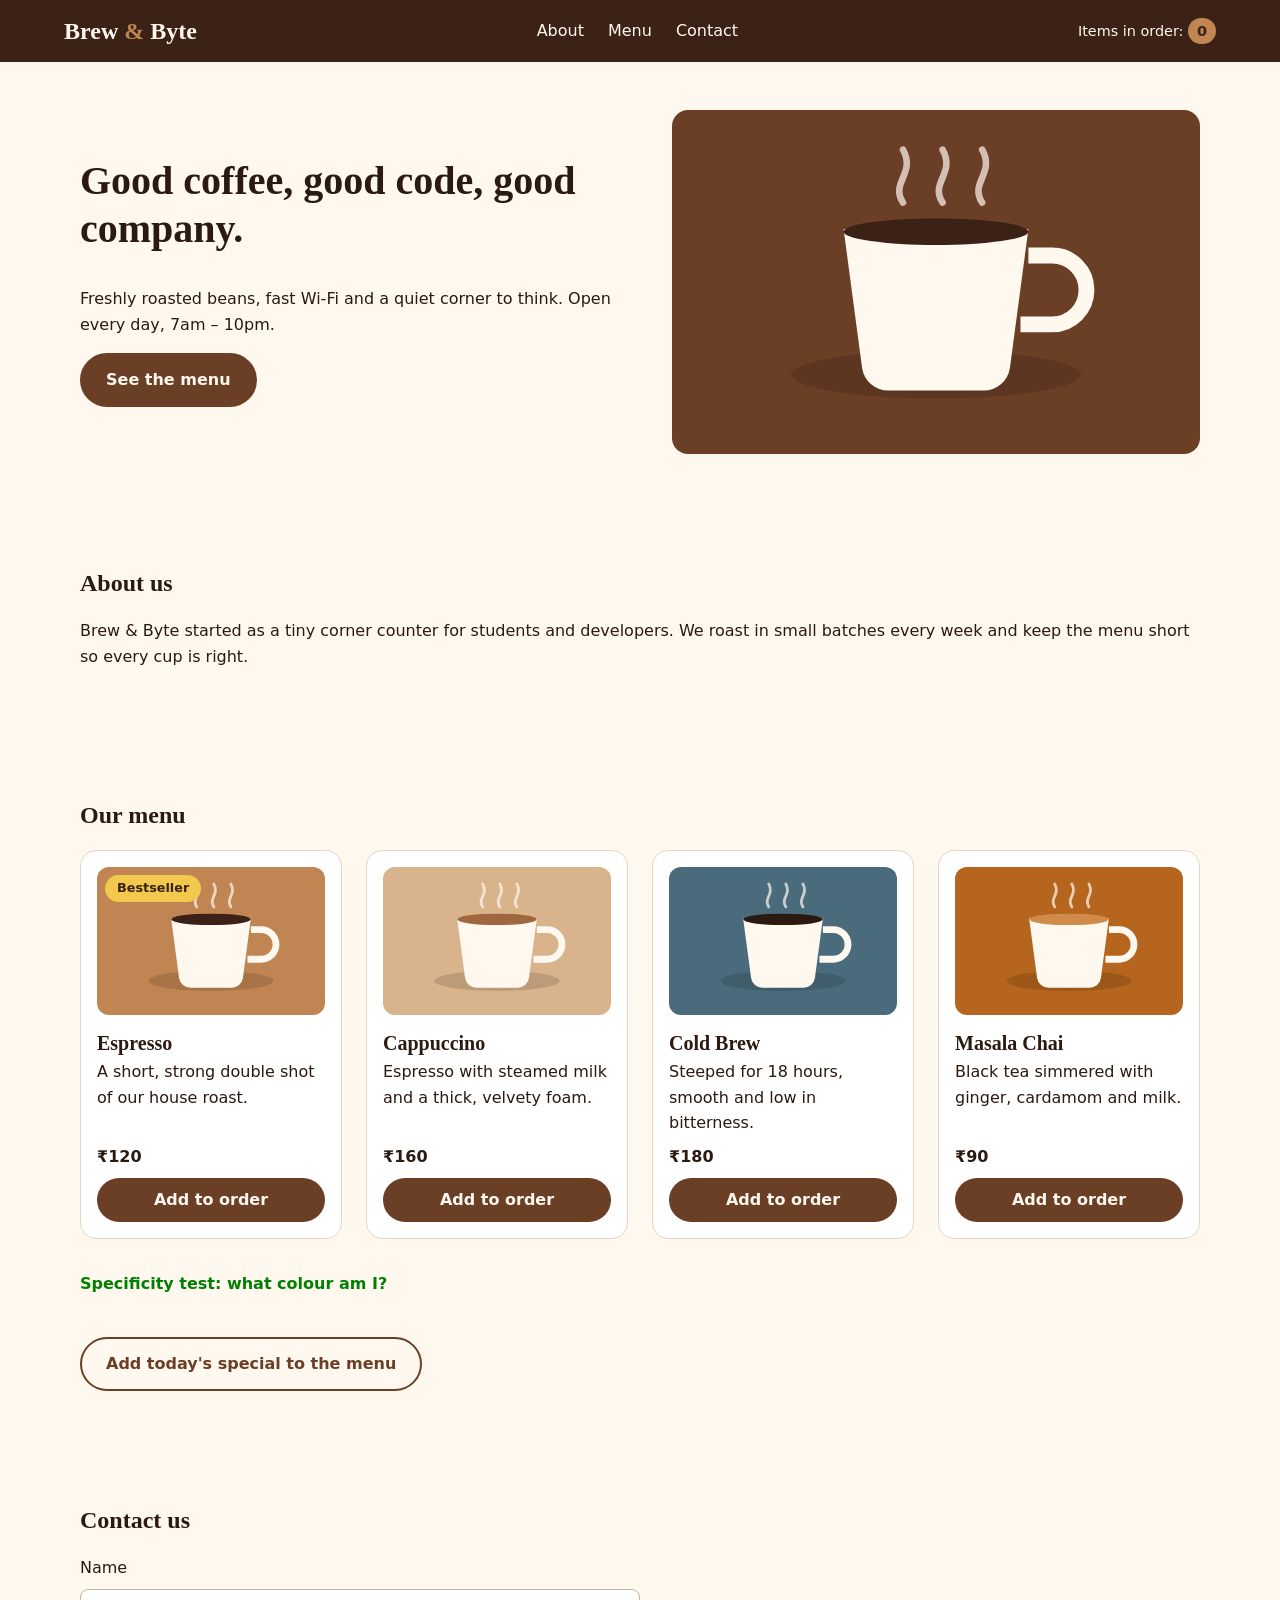
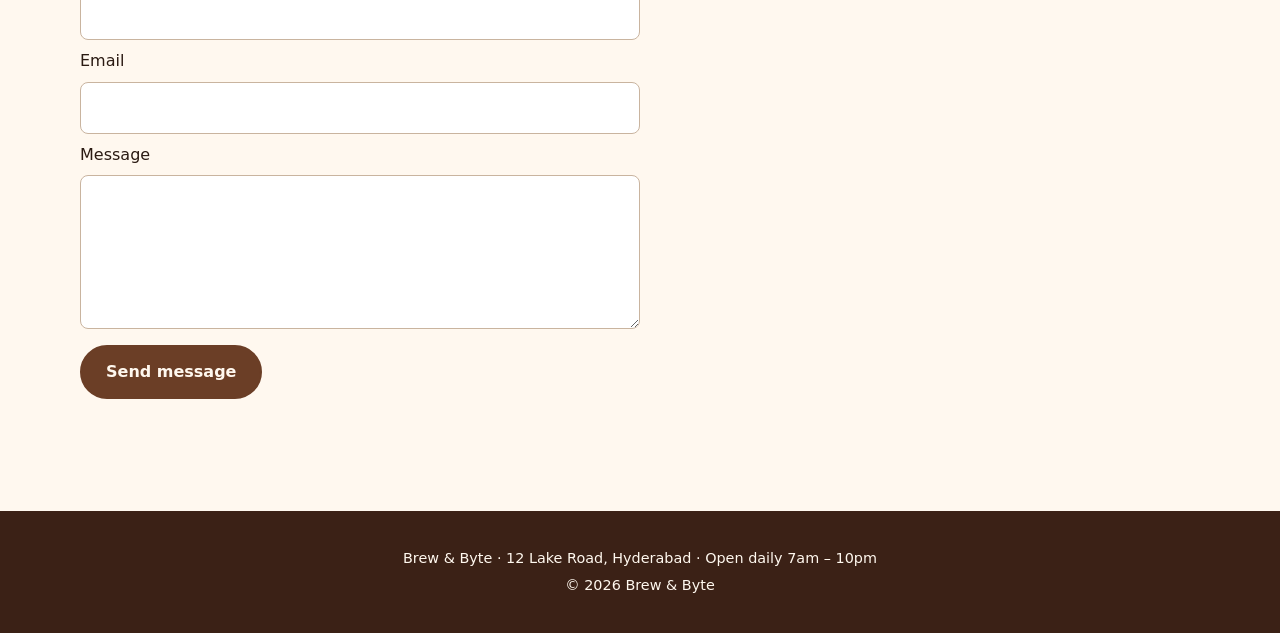
==== index.html @ d21825b1 "Day 01: Brew & Byte café landing page and JS output drill" ====
<!DOCTYPE html>
<html lang="en">
<head>
  <meta charset="UTF-8" />
  <meta name="viewport" content="width=device-width, initial-scale=1.0" />
  <meta name="description" content="Brew & Byte — a neighbourhood café serving espresso, cold brew and chai." />
  <title>Brew &amp; Byte · Neighbourhood Café</title>
  <link rel="stylesheet" href="styles.css" />
</head>
<body>
  <a class="skip-link" href="#main">Skip to content</a>

  <header class="site-header">
    <a class="logo" href="#top" aria-label="Brew and Byte home">Brew <span>&amp;</span> Byte</a>

    <nav class="site-nav" aria-label="Main navigation">
      <ul>
        <li><a href="#about">About</a></li>
        <li><a href="#menu">Menu</a></li>
        <li><a href="#contact">Contact</a></li>
      </ul>
    </nav>

    <p class="order-count" aria-live="polite">Items in order: <strong id="order-count">0</strong></p>
  </header>

  <main id="main">
    <section id="top" class="hero" aria-labelledby="hero-title">
      <div class="hero-text">
        <h1 id="hero-title">Good coffee, good code, good company.</h1>
        <p>Freshly roasted beans, fast Wi-Fi and a quiet corner to think. Open every day, 7am – 10pm.</p>
        <a class="btn" href="#menu">See the menu</a>
      </div>
      <img src="images/hero.svg" alt="A steaming cup of coffee on a warm brown background" width="400" height="260" />
    </section>

    <section id="about" class="about" aria-labelledby="about-title">
      <h2 id="about-title">About us</h2>
      <p>Brew &amp; Byte started as a tiny corner counter for students and developers. We roast in small batches every week and keep the menu short so every cup is right.</p>
    </section>

    <section id="menu" class="menu" aria-labelledby="menu-title">
      <h2 id="menu-title">Our menu</h2>

      <div class="menu-grid" id="menu-grid">
        <article class="menu-card">
          <span class="badge">Bestseller</span>
          <img src="images/espresso.svg" alt="A small cup of dark espresso with crema on top" width="400" height="260" />
          <h3>Espresso</h3>
          <p>A short, strong double shot of our house roast.</p>
          <p class="cost">₹120</p>
          <button type="button" data-item="Espresso">Add to order</button>
        </article>

        <article class="menu-card">
          <img src="images/cappuccino.svg" alt="A cappuccino with a thick layer of milk foam" width="400" height="260" />
          <h3>Cappuccino</h3>
          <p>Espresso with steamed milk and a thick, velvety foam.</p>
          <p class="cost">₹160</p>
          <button type="button" data-item="Cappuccino">Add to order</button>
        </article>

        <article class="menu-card">
          <img src="images/cold-brew.svg" alt="A glass of cold brew coffee on a cool blue background" width="400" height="260" />
          <h3>Cold Brew</h3>
          <p>Steeped for 18 hours, smooth and low in bitterness.</p>
          <p class="cost">₹180</p>
          <button type="button" data-item="Cold Brew">Add to order</button>
        </article>

        <article class="menu-card">
          <img src="images/masala-chai.svg" alt="A cup of spiced masala chai with warm orange tones" width="400" height="260" />
          <h3>Masala Chai</h3>
          <p>Black tea simmered with ginger, cardamom and milk.</p>
          <p class="cost">₹90</p>
          <button type="button" data-item="Masala Chai">Add to order</button>
        </article>
      </div>

      <!-- Specificity test (Task 3). Inside .menu so all three rules match. -->
      <p id="price" class="amount specificity-demo">Specificity test: what colour am I?</p>

      <button type="button" class="btn btn-outline" id="add-special">Add today's special to the menu</button>
    </section>

    <section id="contact" class="contact" aria-labelledby="contact-title">
      <h2 id="contact-title">Contact us</h2>
      <form class="contact-form" id="contact-form">
        <label for="name">Name</label>
        <input type="text" id="name" name="name" autocomplete="name" required />

        <label for="email">Email</label>
        <input type="email" id="email" name="email" autocomplete="email" required />

        <label for="message">Message</label>
        <textarea id="message" name="message" rows="5" required></textarea>

        <button type="submit" class="btn">Send message</button>
        <p class="form-status" id="form-status" role="status"></p>
      </form>
    </section>
  </main>

  <footer class="site-footer">
    <p>Brew &amp; Byte · 12 Lake Road, Hyderabad · Open daily 7am – 10pm</p>
    <p>&copy; 2026 Brew &amp; Byte</p>
  </footer>

  <script src="script.js"></script>
</body>
</html>
---- styles.css ----
/* ===== Base ===== */
*,
*::before,
*::after {
  box-sizing: border-box; /* width now includes padding + border (see README) */
}

:root {
  --coffee: #3b2116;
  --roast: #6b3e26;
  --crema: #c08552;
  --cream: #fff8ef;
  --ink: #2a1a12;
  --focus: #1f6feb;
}

html {
  scroll-behavior: smooth;
  scroll-padding-top: 5rem; /* so the sticky header doesn't cover section titles */
}

body {
  margin: 0;
  font-family: system-ui, -apple-system, "Segoe UI", Roboto, sans-serif;
  font-size: 1rem;
  line-height: 1.6;
  color: var(--ink);
  background: var(--cream);
}

img {
  max-width: 100%;
  height: auto;
  display: block;
}

h1, h2, h3 {
  line-height: 1.2;
  font-family: Georgia, "Times New Roman", serif;
}

/* Visible focus style on every interactive element */
a:focus-visible,
button:focus-visible,
input:focus-visible,
textarea:focus-visible {
  outline: 0.1875rem solid var(--focus);
  outline-offset: 0.1875rem;
}

.skip-link {
  position: absolute;
  left: 1rem;
  top: -3rem;
  padding: 0.5rem 1rem;
  background: var(--coffee);
  color: var(--cream);
  z-index: 100;
}
.skip-link:focus {
  top: 1rem;
}

/* ===== Header (sticky) ===== */
/*
  FLEXBOX for the nav bar: the header is a single row (logo · links · counter).
  Flexbox is built for one-dimensional layouts — it lines items up along one axis,
  spaces them with justify-content/gap and wraps naturally. We don't need rows AND
  columns here, so Grid would be overkill.
*/
.site-header {
  position: sticky;
  top: 0;
  z-index: 10;
  display: flex;
  align-items: center;
  justify-content: space-between;
  gap: 1rem;
  padding: 0.75rem 5%;
  background: var(--coffee);
  color: var(--cream);
}

.logo {
  font-family: Georgia, serif;
  font-size: 1.5rem;
  font-weight: 700;
  color: var(--cream);
  text-decoration: none;
}
.logo span {
  color: var(--crema);
}

.site-nav ul {
  display: flex;
  gap: 1.5rem;
  margin: 0;
  padding: 0;
  list-style: none;
}

.site-nav a {
  color: var(--cream);
  text-decoration: none;
  padding: 0.25rem 0;
}
.site-nav a:hover {
  color: var(--crema);
}

.order-count {
  margin: 0;
  font-size: 0.9rem;
}
.order-count strong {
  display: inline-block;
  min-width: 1.75rem;
  padding: 0.1rem 0.5rem;
  border-radius: 1rem;
  background: var(--crema);
  color: var(--coffee);
  text-align: center;
}

/* ===== Sections ===== */
section {
  width: 90%;
  max-width: 70rem;
  margin: 0 auto;
  padding: 3rem 0;
}

.hero {
  display: flex;
  flex-wrap: wrap;
  align-items: center;
  gap: 2rem;
}
.hero-text {
  flex: 1 1 20rem;
}
.hero img {
  flex: 1 1 18rem;
  width: 40%;
  border-radius: 1rem;
}
.hero h1 {
  font-size: 2.5rem;
  margin-top: 0;
}

.btn {
  display: inline-block;
  padding: 0.75rem 1.5rem;
  border: 0.125rem solid var(--roast);
  border-radius: 2rem;
  background: var(--roast);
  color: var(--cream);
  font: inherit;
  font-weight: 600;
  text-decoration: none;
  cursor: pointer;
}
.btn:hover {
  background: var(--coffee);
}
.btn-outline {
  background: transparent;
  color: var(--roast);
  margin-top: 1.5rem;
}
.btn-outline:hover {
  color: var(--cream);
}

/* ===== Menu (Grid) ===== */
/*
  GRID for the menu: the cards form a two-dimensional layout (rows AND columns).
  repeat(auto-fit, minmax(220px, 1fr)) lets the browser decide how many 220px+
  columns fit — 1 on a phone, 2–4 on wider screens — with no media queries, and
  every card in a row gets equal width. Flexbox can't keep columns aligned across
  rows like that.
*/
.menu-grid {
  display: grid;
  grid-template-columns: repeat(auto-fit, minmax(220px, 1fr));
  gap: 1.5rem;
}

.menu-card {
  position: relative; /* containing block for the absolute badge */
  display: flex;
  flex-direction: column;
  width: 100%;
  padding: 1rem;
  border: 0.0625rem solid #e6d5c3;
  border-radius: 1rem;
  background: #fff;
}
.menu-card img {
  border-radius: 0.75rem;
}
.menu-card h3 {
  margin: 1rem 0 0.25rem;
  font-size: 1.25rem;
}
.menu-card p {
  margin: 0 0 0.5rem;
}
.menu-card .cost {
  font-weight: 700;
  margin-top: auto;
}
.menu-card button {
  padding: 0.6rem 1rem;
  border: none;
  border-radius: 2rem;
  background: var(--roast);
  color: var(--cream);
  font: inherit;
  font-weight: 600;
  cursor: pointer;
}
.menu-card button:hover {
  background: var(--coffee);
}

.badge {
  position: absolute; /* pinned to the card's corner, removed from normal flow */
  top: 1.5rem;
  left: 1.5rem;
  padding: 0.2rem 0.75rem;
  border-radius: 1rem;
  background: #f2c94c;
  color: var(--coffee);
  font-size: 0.8rem;
  font-weight: 700;
}

/* ===== Specificity test (Task 3) ===== */
#price { color: green; }        /* (1,0,0) — one ID         → wins */
.menu .amount { color: red; }   /* (0,2,0) — two classes           */
p.amount { color: blue; }       /* (0,1,1) — one class + one type  */

.specificity-demo {
  margin-top: 2rem;
  font-weight: 700;
}

/* ===== Contact form ===== */
.contact-form {
  display: flex;
  flex-direction: column;
  gap: 0.5rem;
  max-width: 35rem;
}
.contact-form input,
.contact-form textarea {
  width: 100%;
  padding: 0.75rem;
  border: 0.0625rem solid #c9b49f;
  border-radius: 0.5rem;
  font: inherit;
  background: #fff;
}
.contact-form button {
  align-self: flex-start;
  margin-top: 0.5rem;
}
.form-status {
  min-height: 1.5rem;
  color: #1e7a3c;
}

/* ===== Footer ===== */
.site-footer {
  padding: 2rem 5%;
  background: var(--coffee);
  color: var(--cream);
  text-align: center;
  font-size: 0.9rem;
}
.site-footer p {
  margin: 0.25rem 0;
}

/* ===== Responsive: stacked nav below 768px ===== */
@media (max-width: 768px) {
  .site-header {
    flex-direction: column;
    align-items: flex-start;
    gap: 0.5rem;
  }
  .site-nav,
  .site-nav ul {
    width: 100%;
  }
  .site-nav ul {
    flex-direction: column;
    gap: 0;
  }
  .site-nav a {
    display: block;
    padding: 0.5rem 0;
    border-top: 0.0625rem solid rgba(255, 248, 239, 0.15);
  }
  .hero h1 {
    font-size: 1.875rem;
  }
  .hero img {
    width: 100%;
  }
}
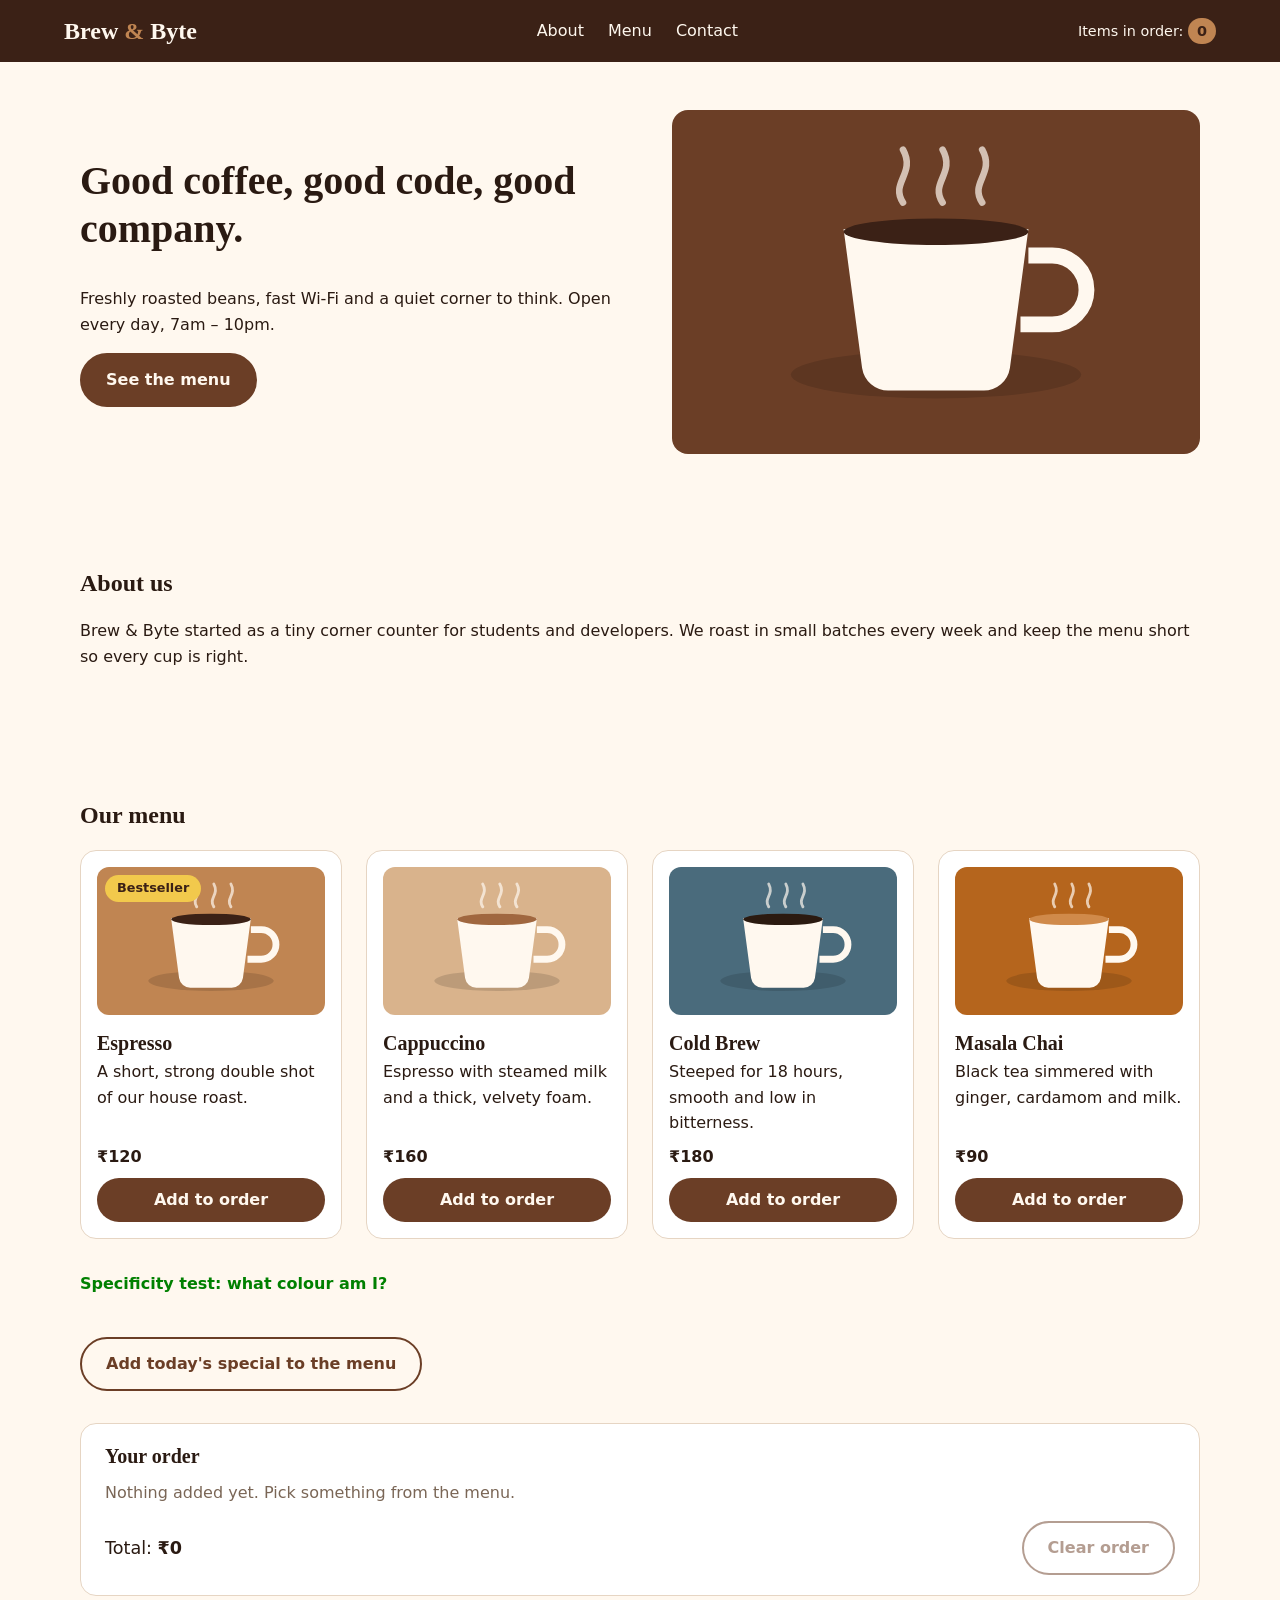
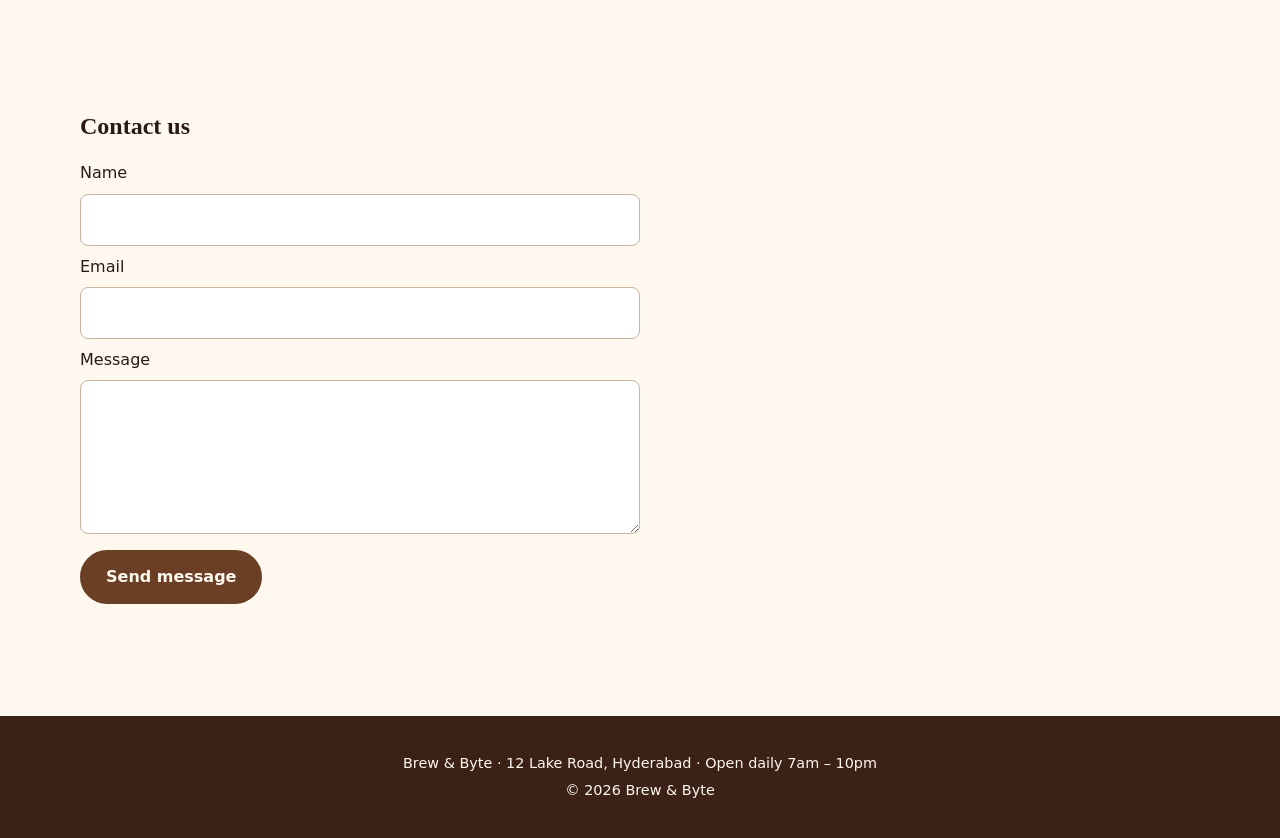
==== commit bf30df67: "Add order panel with quantity controls and remove from cart" ====
--- a/index.html
+++ b/index.html
@@ -49,7 +49,7 @@
           <h3>Espresso</h3>
           <p>A short, strong double shot of our house roast.</p>
           <p class="cost">₹120</p>
-          <button type="button" data-item="Espresso">Add to order</button>
+          <button type="button" data-item="Espresso" data-price="120">Add to order</button>
         </article>
 
         <article class="menu-card">
@@ -57,7 +57,7 @@
           <h3>Cappuccino</h3>
           <p>Espresso with steamed milk and a thick, velvety foam.</p>
           <p class="cost">₹160</p>
-          <button type="button" data-item="Cappuccino">Add to order</button>
+          <button type="button" data-item="Cappuccino" data-price="160">Add to order</button>
         </article>
 
         <article class="menu-card">
@@ -65,7 +65,7 @@
           <h3>Cold Brew</h3>
           <p>Steeped for 18 hours, smooth and low in bitterness.</p>
           <p class="cost">₹180</p>
-          <button type="button" data-item="Cold Brew">Add to order</button>
+          <button type="button" data-item="Cold Brew" data-price="180">Add to order</button>
         </article>
 
         <article class="menu-card">
@@ -73,7 +73,7 @@
           <h3>Masala Chai</h3>
           <p>Black tea simmered with ginger, cardamom and milk.</p>
           <p class="cost">₹90</p>
-          <button type="button" data-item="Masala Chai">Add to order</button>
+          <button type="button" data-item="Masala Chai" data-price="90">Add to order</button>
         </article>
       </div>
 
@@ -81,6 +81,16 @@
       <p id="price" class="amount specificity-demo">Specificity test: what colour am I?</p>
 
       <button type="button" class="btn btn-outline" id="add-special">Add today's special to the menu</button>
+
+      <aside class="order-panel" aria-labelledby="order-title">
+        <h3 id="order-title">Your order</h3>
+        <ul class="order-list" id="order-list"></ul>
+        <p class="order-empty" id="order-empty">Nothing added yet. Pick something from the menu.</p>
+        <div class="order-footer">
+          <p class="order-total">Total: <strong id="order-total">₹0</strong></p>
+          <button type="button" class="btn btn-outline" id="clear-order" disabled>Clear order</button>
+        </div>
+      </aside>
     </section>
 
     <section id="contact" class="contact" aria-labelledby="contact-title">
--- a/styles.css
+++ b/styles.css
@@ -248,6 +248,98 @@
   font-weight: 700;
 }
 
+/* ===== Order panel ===== */
+.order-panel {
+  margin-top: 2rem;
+  padding: 1.25rem 1.5rem;
+  border: 0.0625rem solid #e6d5c3;
+  border-radius: 1rem;
+  background: #fff;
+}
+.order-panel h3 {
+  margin: 0 0 0.75rem;
+  font-size: 1.25rem;
+}
+.order-list {
+  margin: 0;
+  padding: 0;
+  list-style: none;
+}
+.order-line {
+  display: grid;
+  grid-template-columns: 1fr auto 4.5rem auto;
+  align-items: center;
+  gap: 0.75rem;
+  padding: 0.6rem 0;
+  border-bottom: 0.0625rem solid #f1e4d6;
+}
+.order-name {
+  font-weight: 600;
+}
+.qty {
+  display: flex;
+  align-items: center;
+  gap: 0.5rem;
+}
+.qty button {
+  width: 2rem;
+  height: 2rem;
+  border: 0.0625rem solid #c9b49f;
+  border-radius: 50%;
+  background: var(--cream);
+  color: var(--coffee);
+  font: inherit;
+  font-weight: 700;
+  cursor: pointer;
+}
+.qty button:hover {
+  background: #f1e4d6;
+}
+.order-price {
+  text-align: right;
+  font-weight: 600;
+}
+.remove {
+  padding: 0.3rem 0.75rem;
+  border: none;
+  border-radius: 1rem;
+  background: transparent;
+  color: #a33a2b;
+  font: inherit;
+  font-size: 0.9rem;
+  cursor: pointer;
+}
+.remove:hover {
+  background: #fbe9e6;
+}
+.order-empty {
+  margin: 0.5rem 0;
+  color: #7a6656;
+}
+.order-footer {
+  display: flex;
+  flex-wrap: wrap;
+  align-items: center;
+  justify-content: space-between;
+  gap: 1rem;
+  margin-top: 1rem;
+}
+.order-footer .btn-outline {
+  margin-top: 0;
+}
+.btn-outline:disabled {
+  opacity: 0.5;
+  cursor: not-allowed;
+}
+.btn-outline:disabled:hover {
+  background: transparent;
+  color: var(--roast);
+}
+.order-total {
+  margin: 0;
+  font-size: 1.1rem;
+}
+
 /* ===== Contact form ===== */
 .contact-form {
   display: flex;
@@ -311,4 +403,8 @@
   .hero img {
     width: 100%;
   }
-}
+  .order-line {
+    grid-template-columns: 1fr auto;
+    row-gap: 0.4rem;
+  }
+}
